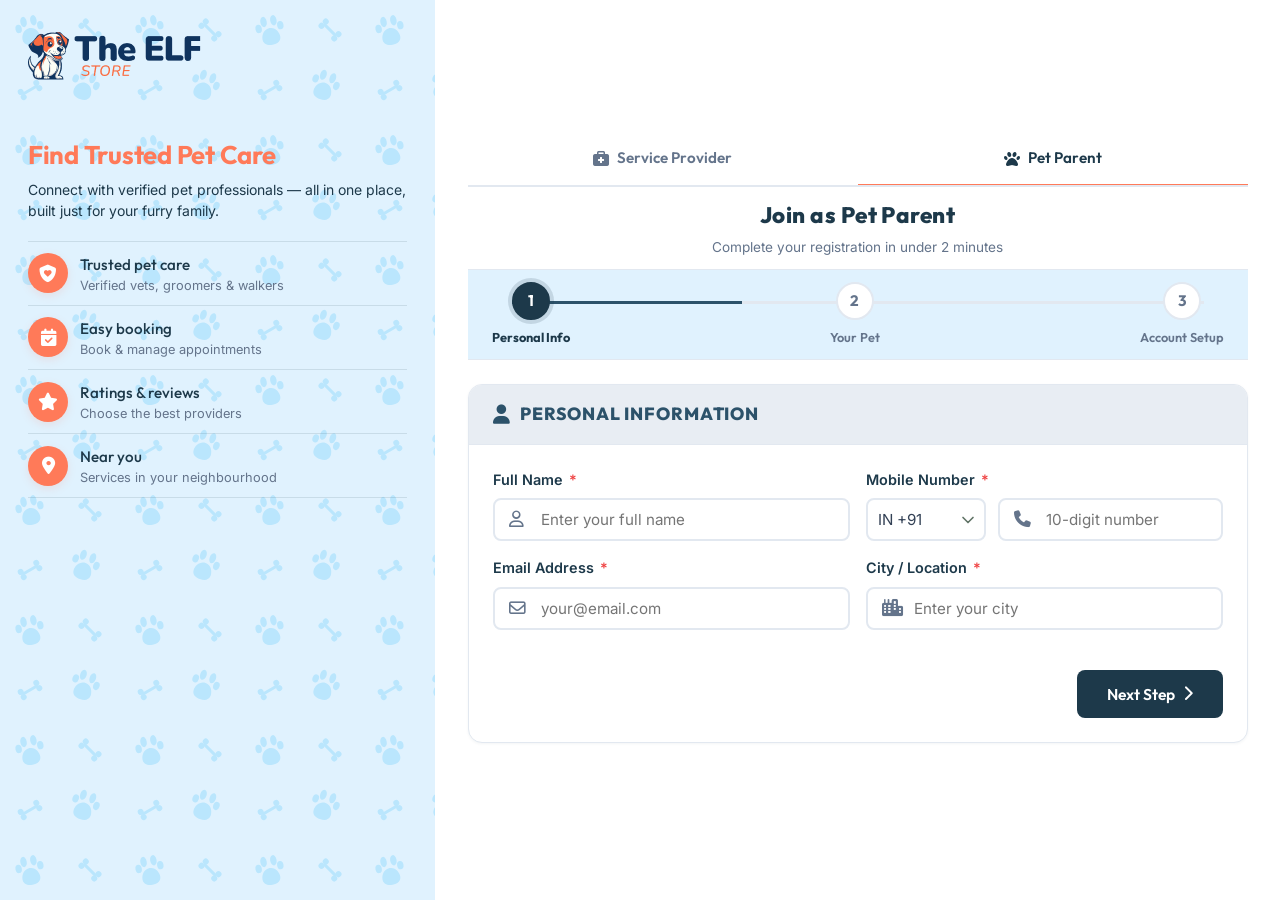
==== pet-parent.html @ 59a97263 "feat: Add Pet Parent registration form and styling updates" ====
<!DOCTYPE html>
<html lang="en">

<head>
    <meta charset="UTF-8">
    <meta name="viewport" content="width=device-width, initial-scale=1.0">
    <title>Pet Parent Registration | The ELF Store</title>
    <meta name="description"
        content="Join The ELF Store as a Pet Parent — find trusted pet care, connect with verified professionals, and manage your furry family all in one place.">
    <!-- Google Fonts -->
    <link rel="preconnect" href="https://fonts.googleapis.com">
    <link rel="preconnect" href="https://fonts.gstatic.com" crossorigin>
    <link
        href="https://fonts.googleapis.com/css2?family=Inter:wght@400;500;600;700&family=Outfit:wght@400;500;600;700;800&display=swap"
        rel="stylesheet">
    <!-- FontAwesome for Icons -->
    <link rel="stylesheet" href="https://cdnjs.cloudflare.com/ajax/libs/font-awesome/6.4.0/css/all.min.css">
    <!-- Main Stylesheet -->
    <link rel="stylesheet" href="style.css">
    <style>
        /* ─── Pet Parent specific additions ─── */

        /* Password toggle wrapper */
        .password-input-wrapper {
            position: relative;
        }
        .password-input-wrapper input {
            padding-right: 48px;
        }
        .btn-toggle-password {
            position: absolute;
            right: 14px;
            top: 50%;
            transform: translateY(-50%);
            background: none;
            border: none;
            color: var(--text-muted);
            cursor: pointer;
            font-size: 1rem;
            padding: 4px;
            transition: var(--transition);
            z-index: 5;
        }
        .btn-toggle-password:hover {
            color: var(--primary);
        }

        /* Pet type grid */
        .pet-type-grid {
            display: grid;
            grid-template-columns: repeat(auto-fill, minmax(130px, 1fr));
            gap: 10px;
            margin-top: 4px;
        }
        .pet-type-card {
            position: relative;
            cursor: pointer;
        }
        .pet-type-card input[type="radio"] {
            position: absolute;
            opacity: 0;
            width: 0;
            height: 0;
        }
        .pet-type-label {
            display: flex;
            flex-direction: column;
            align-items: center;
            justify-content: center;
            gap: 6px;
            padding: 12px 8px;
            border: 2px solid var(--border-color);
            border-radius: var(--radius-sm);
            background: #F8FAFC;
            font-family: 'Outfit', sans-serif;
            font-size: 0.875rem;
            font-weight: 600;
            color: var(--text-muted);
            transition: var(--transition);
            cursor: pointer;
        }
        .pet-type-label i {
            font-size: 1.4rem;
        }
        .pet-type-card input[type="radio"]:checked + .pet-type-label {
            border-color: var(--primary);
            background: var(--accent-light);
            color: var(--primary);
            box-shadow: var(--shadow-md);
        }
        .pet-type-card:hover .pet-type-label {
            border-color: var(--primary-light);
            background: var(--white);
            transform: translateY(-2px);
            box-shadow: var(--shadow-sm);
        }

        /* How did you hear section */
        .hear-about-grid {
            display: grid;
            grid-template-columns: repeat(auto-fill, minmax(155px, 1fr));
            gap: 10px;
            margin-top: 4px;
        }
        .hear-about-item {
            display: flex;
            align-items: center;
            gap: 10px;
            padding: 10px 12px;
            border: 1.5px solid var(--border-color);
            border-radius: var(--radius-sm);
            background: #F8FAFC;
            cursor: pointer;
            transition: var(--transition);
        }
        .hear-about-item:hover {
            border-color: var(--primary-light);
            background: var(--white);
        }
        .hear-about-item:has(input:checked) {
            border-color: var(--primary);
            background: var(--accent-light);
        }
        .hear-about-item input[type="checkbox"] {
            accent-color: var(--primary);
            width: 15px;
            height: 15px;
            flex-shrink: 0;
            cursor: pointer;
        }
        .hear-about-item label {
            font-size: 0.85rem;
            font-weight: 500;
            color: var(--text-color);
            cursor: pointer;
            margin: 0;
        }

        /* Two-column form row layout */
        .form-row-2col {
            display: grid;
            grid-template-columns: 1fr 1fr;
            gap: 16px;
        }
        @media (max-width: 580px) {
            .form-row-2col {
                grid-template-columns: 1fr;
            }
            .pet-type-grid {
                grid-template-columns: repeat(3, 1fr);
            }
        }

        /* Step 2 extra panel padding wrapper */
        .form-step-panel > .form-row-2col {
            padding-left: 24px;
            padding-right: 24px;
        }
        @media (max-width: 580px) {
            .form-step-panel > .form-row-2col {
                padding-left: 16px;
                padding-right: 16px;
            }
        }

        /* Age input with unit */
        .age-input-group {
            display: flex;
            align-items: center;
            gap: 10px;
        }
        .age-input-group .input-wrapper {
            flex: 1;
        }
        .age-unit-select {
            flex: 0 0 110px;
        }

        /* Success screen receipt for pet parent */
        .success-pet-info {
            display: flex;
            align-items: center;
            gap: 12px;
            background: var(--accent-light);
            border-radius: var(--radius-md);
            padding: 16px 20px;
            margin: 20px auto 28px;
            max-width: 400px;
        }
        .success-pet-icon {
            font-size: 2.2rem;
            color: var(--accent);
        }
        .success-pet-text p {
            margin: 0;
            font-size: 0.9rem;
            color: var(--text-muted);
        }
        .success-pet-text strong {
            color: var(--primary);
            font-size: 1rem;
        }
    </style>
</head>

<body>
    <!-- Main Split Screen Container -->
    <main class="split-container">
        <!-- Left Side: Value Proposition Banner -->
        <section class="value-prop-sidebar">
            <div class="brand-logo-container">
                <a href="#" class="logo-link">
                    <img src="assets/logo.png" alt="The ELF Store" class="brand-logo" id="logoImg"
                        onerror="this.src='https://placehold.co/180x50/1d394a/ffffff?text=The+ELF+Store';">
                </a>
            </div>

            <div class="value-prop-content">
                <h1>Find Trusted Pet Care</h1>
                <p class="subtitle-text">Connect with verified pet professionals — all in one place, built just for
                    your furry family.</p>

                <ul class="benefits-list">
                    <li>
                        <span class="benefit-icon-circle"><i class="fa-solid fa-shield-heart"></i></span>
                        <div class="benefit-detail">
                            <span class="benefit-title">Trusted pet care</span>
                            <span style="font-size:0.8rem;color:var(--text-muted);display:block;">Verified vets, groomers &amp; walkers</span>
                        </div>
                    </li>
                    <li>
                        <span class="benefit-icon-circle"><i class="fa-solid fa-calendar-check"></i></span>
                        <div class="benefit-detail">
                            <span class="benefit-title">Easy booking</span>
                            <span style="font-size:0.8rem;color:var(--text-muted);display:block;">Book &amp; manage appointments</span>
                        </div>
                    </li>
                    <li>
                        <span class="benefit-icon-circle"><i class="fa-solid fa-star"></i></span>
                        <div class="benefit-detail">
                            <span class="benefit-title">Ratings &amp; reviews</span>
                            <span style="font-size:0.8rem;color:var(--text-muted);display:block;">Choose the best providers</span>
                        </div>
                    </li>
                    <li>
                        <span class="benefit-icon-circle"><i class="fa-solid fa-location-dot"></i></span>
                        <div class="benefit-detail">
                            <span class="benefit-title">Near you</span>
                            <span style="font-size:0.8rem;color:var(--text-muted);display:block;">Services in your neighbourhood</span>
                        </div>
                    </li>

                </ul>
            </div>
        </section>

        <!-- Right Side: Pet Parent Form -->
        <section class="form-content-area" id="registration-section">
            <div class="form-container-box">
                <!-- Role Tab Navigation -->
                <div class="role-tabs">
                    <a href="index.html" class="role-tab" id="tabServiceProvider">
                        <i class="fa-solid fa-briefcase-medical"></i> Service Provider
                    </a>
                    <a href="pet-parent.html" class="role-tab active" id="tabPetParent">
                        <i class="fa-solid fa-paw"></i> Pet Parent
                    </a>
                </div>

                <!-- Form Header Title -->
                <div class="form-header-title">
                    <h2>Join as Pet Parent</h2>
                    <p class="form-header-subtitle">Complete your registration in under 2 minutes</p>
                </div>

                <!-- Step Progress Indicator -->
                <div class="step-indicator">
                    <div class="step-progress-bar">
                        <div class="step-progress-fill" id="progressFill"></div>
                    </div>
                    <div class="step-node active" data-step="1">
                        <div class="node-circle">1</div>
                        <span class="node-label">Personal Info</span>
                    </div>
                    <div class="step-node" data-step="2">
                        <div class="node-circle">2</div>
                        <span class="node-label">Your Pet</span>
                    </div>
                    <div class="step-node" data-step="3">
                        <div class="node-circle">3</div>
                        <span class="node-label">Account Setup</span>
                    </div>
                </div>

                <!-- Pet Parent Registration Form -->
                <form id="petParentForm" novalidate>

                    <!-- STEP 1: Personal Information -->
                    <div class="form-step-panel active" id="step1">
                        <h3 class="panel-title"><i class="fa-solid fa-user panel-icon"></i> PERSONAL INFORMATION</h3>

                        <!-- Full Name & Mobile Number -->
                        <div class="form-row-2col">
                            <div class="form-group">
                                <label for="ppFullName">Full Name <span class="required">*</span></label>
                                <div class="input-wrapper">
                                    <i class="fa-regular fa-user input-icon"></i>
                                    <input type="text" id="ppFullName" name="ppFullName"
                                        placeholder="Enter your full name" required>
                                </div>
                                <span class="error-message" id="ppFullNameError">Full Name is required</span>
                            </div>

                            <div class="form-group">
                                <label for="ppMobile">Mobile Number <span class="required">*</span></label>
                                <div class="phone-input-group">
                                    <div class="select-wrapper country-code-wrapper">
                                        <select id="ppCountryCode" name="ppCountryCode">
                                            <option value="+91" selected>IN +91</option>
                                            <option value="+1">USA +1</option>
                                            <option value="+44">GBR +44</option>
                                            <option value="+971">ARE +971</option>
                                            <option value="+65">SGP +65</option>
                                        </select>
                                    </div>
                                    <div class="input-wrapper phone-number-wrapper">
                                        <i class="fa-solid fa-phone input-icon"></i>
                                        <input type="tel" id="ppMobile" name="ppMobile"
                                            placeholder="10-digit number" pattern="[0-9]{10}" required>
                                    </div>
                                </div>
                                <span class="error-message" id="ppMobileError">Enter a valid 10-digit mobile number</span>
                            </div>
                        </div>

                        <!-- Email & City -->
                        <div class="form-row-2col">
                            <div class="form-group">
                                <label for="ppEmail">Email Address <span class="required">*</span></label>
                                <div class="input-wrapper">
                                    <i class="fa-regular fa-envelope input-icon"></i>
                                    <input type="email" id="ppEmail" name="ppEmail"
                                        placeholder="your@email.com" required>
                                </div>
                                <span class="error-message" id="ppEmailError">Enter a valid email address</span>
                            </div>

                            <div class="form-group">
                                <label for="ppCity">City / Location <span class="required">*</span></label>
                                <div class="input-wrapper">
                                    <i class="fa-solid fa-city input-icon"></i>
                                    <input type="text" id="ppCity" name="ppCity"
                                        placeholder="Enter your city" required>
                                </div>
                                <span class="error-message" id="ppCityError">City / Location is required</span>
                            </div>
                        </div>

                        <div class="panel-actions single-next">
                            <button type="button" class="btn btn-primary btn-next" data-next="2">Next Step <i
                                    class="fa-solid fa-chevron-right btn-icon-right"></i></button>
                        </div>
                    </div>

                    <!-- STEP 2: Your Pet -->
                    <div class="form-step-panel" id="step2">
                        <h3 class="panel-title"><i class="fa-solid fa-paw panel-icon"></i> YOUR PET</h3>

                        <!-- Pet Name & Pet Type -->
                        <div class="form-row-2col">
                            <div class="form-group">
                                <label for="ppPetName">Pet Name <span class="required">*</span></label>
                                <div class="input-wrapper">
                                    <i class="fa-solid fa-paw input-icon"></i>
                                    <input type="text" id="ppPetName" name="ppPetName"
                                        placeholder="What is your pet called?" required>
                                </div>
                                <span class="error-message" id="ppPetNameError">Pet Name is required</span>
                            </div>

                            <div class="form-group">
                                <label for="ppPetType">Pet Type <span class="required">*</span></label>
                                <div class="select-wrapper">
                                    <i class="fa-solid fa-dog select-icon"></i>
                                    <select id="ppPetType" name="ppPetType" required>
                                        <option value="" disabled selected>Select pet type</option>
                                        <option value="Dog">Dog</option>
                                        <option value="Cat">Cat</option>
                                        <option value="Bird">Bird</option>
                                        <option value="Rabbit">Rabbit</option>
                                        <option value="Fish">Fish</option>
                                        <option value="Hamster">Hamster</option>
                                        <option value="Turtle">Turtle</option>
                                        <option value="Other">Other</option>
                                    </select>
                                </div>
                                <span class="error-message" id="ppPetTypeError">Please select a pet type</span>
                            </div>
                        </div>

                        <!-- Breed & Pet Age -->
                        <div class="form-row-2col">
                            <div class="form-group">
                                <label for="ppBreed">Breed <span class="helper-text">(Optional)</span></label>
                                <div class="input-wrapper">
                                    <i class="fa-solid fa-dna input-icon"></i>
                                    <input type="text" id="ppBreed" name="ppBreed"
                                        placeholder="e.g. Labrador, Persian">
                                </div>
                            </div>

                            <div class="form-group">
                                <label for="ppPetAge">Pet Age <span class="required">*</span></label>
                                <div class="age-input-group">
                                    <div class="input-wrapper">
                                        <i class="fa-regular fa-calendar input-icon"></i>
                                        <input type="number" id="ppPetAge" name="ppPetAge" min="0" max="100"
                                            placeholder="Age" required>
                                    </div>
                                    <div class="select-wrapper age-unit-select">
                                        <select id="ppAgeUnit" name="ppAgeUnit">
                                            <option value="Months">Months</option>
                                            <option value="Years" selected>Years</option>
                                        </select>
                                    </div>
                                </div>
                                <span class="error-message" id="ppPetAgeError">Pet Age is required</span>
                            </div>
                        </div>

                        <!-- Pet Gender -->
                        <div class="form-group">
                            <label for="ppPetGender">Pet Gender <span class="required">*</span></label>
                            <div class="select-wrapper">
                                <i class="fa-solid fa-venus-mars select-icon"></i>
                                <select id="ppPetGender" name="ppPetGender" required>
                                    <option value="" disabled selected>Select gender</option>
                                    <option value="Male">Male</option>
                                    <option value="Female">Female</option>
                                </select>
                            </div>
                            <span class="error-message" id="ppPetGenderError">Please select gender</span>
                        </div>

                        <!-- Services Needed -->
                        <div class="form-group">
                            <label>Services Needed <span class="helper-text">(Select all that apply)</span></label>
                            <div class="services-checkbox-grid" id="servicesNeededGrid">
                                <label class="service-checkbox-item custom-checkbox">
                                    <input type="checkbox" name="services" value="Veterinary Care">
                                    <span class="checkmark"></span>
                                    <span class="checkbox-text">Veterinary Care</span>
                                </label>
                                <label class="service-checkbox-item custom-checkbox">
                                    <input type="checkbox" name="services" value="Grooming">
                                    <span class="checkmark"></span>
                                    <span class="checkbox-text">Grooming</span>
                                </label>
                                <label class="service-checkbox-item custom-checkbox">
                                    <input type="checkbox" name="services" value="Dog Walking">
                                    <span class="checkmark"></span>
                                    <span class="checkbox-text">Dog Walking</span>
                                </label>
                                <label class="service-checkbox-item custom-checkbox">
                                    <input type="checkbox" name="services" value="Pet Boarding">
                                    <span class="checkmark"></span>
                                    <span class="checkbox-text">Pet Boarding</span>
                                </label>
                                <label class="service-checkbox-item custom-checkbox">
                                    <input type="checkbox" name="services" value="Training">
                                    <span class="checkmark"></span>
                                    <span class="checkbox-text">Training</span>
                                </label>
                                <label class="service-checkbox-item custom-checkbox">
                                    <input type="checkbox" name="services" value="Pet Sitting">
                                    <span class="checkmark"></span>
                                    <span class="checkbox-text">Pet Sitting</span>
                                </label>
                            </div>
                        </div>

                        <div class="panel-actions">
                            <button type="button" class="btn btn-outline btn-prev" data-prev="1"><i
                                    class="fa-solid fa-chevron-left btn-icon-left"></i> Back</button>
                            <button type="button" class="btn btn-primary btn-next" data-next="3">Next Step <i
                                    class="fa-solid fa-chevron-right btn-icon-right"></i></button>
                        </div>
                    </div>

                    <!-- STEP 3: Account Setup -->
                    <div class="form-step-panel" id="step3">
                        <h3 class="panel-title"><i class="fa-solid fa-lock panel-icon"></i> ACCOUNT SETUP</h3>

                        <div class="form-group">
                            <label for="ppPassword">Password <span class="required">*</span></label>
                            <div class="input-wrapper password-input-wrapper">
                                <i class="fa-solid fa-lock input-icon"></i>
                                <input type="password" id="ppPassword" name="ppPassword"
                                    placeholder="Create a password (min 8 characters)" required>
                                <button type="button" class="btn-toggle-password" id="btnTogglePassword" aria-label="Toggle password visibility">
                                    <i class="fa-regular fa-eye" id="passwordEyeIcon"></i>
                                </button>
                            </div>
                            <span class="error-message" id="ppPasswordError">Password must be at least 8 characters</span>
                        </div>

                        <div class="form-group">
                            <label for="ppConfirmPassword">Confirm Password <span class="required">*</span></label>
                            <div class="input-wrapper password-input-wrapper">
                                <i class="fa-solid fa-lock input-icon"></i>
                                <input type="password" id="ppConfirmPassword" name="ppConfirmPassword"
                                    placeholder="Re-enter your password" required>
                                <button type="button" class="btn-toggle-password" id="btnToggleConfirmPassword" aria-label="Toggle confirm password visibility">
                                    <i class="fa-regular fa-eye" id="confirmPasswordEyeIcon"></i>
                                </button>
                            </div>
                            <span class="error-message" id="ppConfirmPasswordError">Passwords do not match</span>
                        </div>

                        <!-- How did you hear about us -->
                        <div class="form-group">
                            <label>How did you hear about us? <span class="helper-text">(Optional)</span></label>
                            <div class="hear-about-grid">
                                <div class="hear-about-item">
                                    <input type="checkbox" id="hearGoogle" name="hearAbout" value="Google Search">
                                    <label for="hearGoogle"><i class="fa-brands fa-google" style="margin-right:6px;color:#4285F4;"></i>Google Search</label>
                                </div>
                                <div class="hear-about-item">
                                    <input type="checkbox" id="hearSocial" name="hearAbout" value="Social Media">
                                    <label for="hearSocial"><i class="fa-brands fa-instagram" style="margin-right:6px;color:#E1306C;"></i>Social Media</label>
                                </div>
                                <div class="hear-about-item">
                                    <input type="checkbox" id="hearFriend" name="hearAbout" value="Friend Referral">
                                    <label for="hearFriend"><i class="fa-solid fa-user-group" style="margin-right:6px;color:var(--primary);"></i>Friend / Family</label>
                                </div>
                                <div class="hear-about-item">
                                    <input type="checkbox" id="hearVet" name="hearAbout" value="Vet Recommendation">
                                    <label for="hearVet"><i class="fa-solid fa-stethoscope" style="margin-right:6px;color:var(--accent);"></i>Vet Recommendation</label>
                                </div>
                                <div class="hear-about-item">
                                    <input type="checkbox" id="hearOther" name="hearAbout" value="Other">
                                    <label for="hearOther"><i class="fa-solid fa-ellipsis" style="margin-right:6px;color:var(--text-muted);"></i>Other</label>
                                </div>
                            </div>
                        </div>

                        <!-- Terms & Conditions -->
                        <div class="form-group terms-group">
                            <label class="custom-checkbox align-items-start">
                                <input type="checkbox" id="ppTermsAgree" name="ppTermsAgree" required>
                                <span class="checkmark" style="margin-top: 3px;"></span>
                                <span class="checkbox-text font-sm">By continuing, you agree to the <a
                                        href="conditions-of-use.html" class="inline-link"
                                        target="_blank">ELF Conditions of Use</a> and <a
                                        href="privacy-policy.html" class="inline-link"
                                        target="_blank">Privacy Notice</a>. *</span>
                            </label>
                            <span class="error-message" id="ppTermsAgreeError">You must agree to the ELF Conditions of Use and Privacy Notice to proceed</span>
                        </div>

                        <div class="panel-actions">
                            <button type="button" class="btn btn-outline btn-prev" data-prev="2"><i
                                    class="fa-solid fa-chevron-left btn-icon-left"></i> Back</button>
                            <button type="submit" class="btn btn-accent" id="ppSubmitBtn">
                                <i class="fa-solid fa-paw btn-icon-left"></i> Join as Pet Parent
                            </button>
                        </div>
                    </div>

                </form>

                <!-- Success Screen -->
                <div class="success-screen" id="successScreen">
                    <div class="success-icon-wrapper">
                        <div class="success-ring"></div>
                        <i class="fa-solid fa-paw success-check-icon" style="color:var(--accent);font-size:2rem;"></i>
                    </div>

                    <h2>Welcome to The ELF Store! 🐾</h2>
                    <p class="success-msg">Your Pet Parent account has been created successfully. Start exploring trusted pet care services near you!</p>

                    <div class="success-pet-info" id="successPetInfo">
                        <span class="success-pet-icon"><i class="fa-solid fa-dog"></i></span>
                        <div class="success-pet-text">
                            <strong id="successPetName">Your pet</strong>
                            <p id="successPetDetails">has been registered with your account.</p>
                        </div>
                    </div>

                    <div class="success-actions">
                        <button type="button" class="btn btn-primary" id="btnGoBack">Register Another Pet Parent</button>
                    </div>
                </div>

            </div>
        </section>
    </main>

    <!-- Pet Parent Form JS -->
    <script>
        document.addEventListener("DOMContentLoaded", () => {
            const form = document.getElementById("petParentForm");
            const steps = Array.from(document.querySelectorAll(".form-step-panel"));
            const stepNodes = Array.from(document.querySelectorAll(".step-node"));
            const progressFill = document.getElementById("progressFill");
            const successScreen = document.getElementById("successScreen");
            const btnGoBack = document.getElementById("btnGoBack");

            let currentStep = 1;

            // ─── Step 1 fields ───
            const ppFullName = document.getElementById("ppFullName");
            const ppMobile = document.getElementById("ppMobile");
            const ppEmail = document.getElementById("ppEmail");
            const ppCity = document.getElementById("ppCity");

            // ─── Step 2 fields ───
            const ppPetName = document.getElementById("ppPetName");
            const ppPetType = document.getElementById("ppPetType");
            const ppPetAge = document.getElementById("ppPetAge");
            const ppPetGender = document.getElementById("ppPetGender");

            // ─── Step 3 fields ───
            const ppPassword = document.getElementById("ppPassword");
            const ppConfirmPassword = document.getElementById("ppConfirmPassword");
            const ppTermsAgree = document.getElementById("ppTermsAgree");

            // ─── Password toggle ───
            function setupPasswordToggle(btnId, inputId, iconId) {
                const btn = document.getElementById(btnId);
                const input = document.getElementById(inputId);
                const icon = document.getElementById(iconId);
                if (!btn || !input || !icon) return;
                btn.addEventListener("click", () => {
                    if (input.type === "password") {
                        input.type = "text";
                        icon.classList.replace("fa-eye", "fa-eye-slash");
                    } else {
                        input.type = "password";
                        icon.classList.replace("fa-eye-slash", "fa-eye");
                    }
                });
            }
            setupPasswordToggle("btnTogglePassword", "ppPassword", "passwordEyeIcon");
            setupPasswordToggle("btnToggleConfirmPassword", "ppConfirmPassword", "confirmPasswordEyeIcon");

            // ─── Validation helpers ───
            function validateEmail(email) {
                return /^[a-zA-Z0-9._%+-]+@[a-zA-Z0-9.-]+\.[a-zA-Z]{2,}$/.test(String(email).toLowerCase());
            }

            function setFieldState(element, isValid, errorMsg) {
                const group = element.closest(".form-group");
                if (!group) return;
                const errorLabel = group.querySelector(".error-message");
                const isTouched = element.dataset.touched === "true";

                if (isTouched) {
                    if (isValid) {
                        group.classList.remove("error-state");
                        group.classList.add("success-state");
                        if (errorLabel) errorLabel.style.display = "none";
                    } else {
                        group.classList.remove("success-state");
                        group.classList.add("error-state");
                        if (errorLabel) {
                            if (errorMsg) errorLabel.textContent = errorMsg;
                            errorLabel.style.display = "block";
                        }
                    }
                } else {
                    group.classList.remove("success-state", "error-state");
                    if (errorLabel) errorLabel.style.display = "none";
                }
            }

            function validateField(input) {
                const id = input.id;
                const val = (input.type === "checkbox") ? input.checked : input.value.trim();

                if (id === "ppCountryCode" || id === "ppAgeUnit") return true;

                if (input.hasAttribute("required") && !val) {
                    setFieldState(input, false);
                    return false;
                }

                if (id === "ppFullName" && val.length < 2) {
                    setFieldState(input, false, "Name must be at least 2 characters");
                    return false;
                }
                if (id === "ppMobile" && !/^\d{10}$/.test(val)) {
                    setFieldState(input, false, "Please enter a valid 10-digit number");
                    return false;
                }
                if (id === "ppEmail" && !validateEmail(val)) {
                    setFieldState(input, false, "Please enter a valid email address");
                    return false;
                }
                if (id === "ppCity" && val.length < 2) {
                    setFieldState(input, false, "City / Location is required");
                    return false;
                }
                if (id === "ppPetName" && val.length < 1) {
                    setFieldState(input, false, "Pet Name is required");
                    return false;
                }
                if (id === "ppPetAge") {
                    const numVal = parseFloat(input.value);
                    if (isNaN(numVal) || numVal < 0) {
                        setFieldState(input, false, "Please enter a valid age");
                        return false;
                    }
                }
                if (id === "ppPassword" && input.value.length < 8) {
                    setFieldState(input, false, "Password must be at least 8 characters");
                    return false;
                }
                if (id === "ppConfirmPassword") {
                    if (input.value !== ppPassword.value) {
                        setFieldState(input, false, "Passwords do not match");
                        return false;
                    }
                }
                if (id === "ppTermsAgree" && !input.checked) {
                    setFieldState(input, false, "You must agree to the ELF Conditions of Use and Privacy Notice to proceed");
                    return false;
                }

                setFieldState(input, true);
                return true;
            }

            // Attach real-time listeners
            const allInputs = form.querySelectorAll("input, select");
            allInputs.forEach(input => {
                const eventType = (input.type === "checkbox" || input.type === "radio" || input.tagName === "SELECT") ? "change" : "input";
                input.addEventListener(eventType, () => {
                    input.dataset.dirty = "true";
                    input.dataset.touched = "true";
                    validateField(input);
                });
                input.addEventListener("blur", () => {
                    if (input.dataset.dirty === "true") input.dataset.touched = "true";
                    validateField(input);
                });
            });

            // ─── Step panel validation ───
            function validateStepPanel(stepNum) {
                let isPanelValid = true;
                const panel = document.getElementById(`step${stepNum}`);
                if (!panel) return false;

                const inputs = panel.querySelectorAll("input[required], select[required]");
                inputs.forEach(input => {
                    input.dataset.touched = "true";
                    if (!validateField(input)) isPanelValid = false;
                });
                return isPanelValid;
            }

            // ─── Wizard UI update ───
            function updateWizardUI() {
                steps.forEach((step, i) => {
                    step.classList.toggle("active", i + 1 === currentStep);
                });
                stepNodes.forEach((node, i) => {
                    const n = i + 1;
                    node.classList.toggle("active", n === currentStep);
                    node.classList.toggle("completed", n < currentStep);
                });
                const pct = (currentStep / steps.length) * 100;
                progressFill.style.width = `${pct}%`;
                document.getElementById("registration-section").scrollIntoView({ behavior: "smooth" });
            }

            // Next / Prev buttons
            document.querySelectorAll(".btn-next").forEach(btn => {
                btn.addEventListener("click", () => {
                    const target = parseInt(btn.getAttribute("data-next"), 10);
                    if (validateStepPanel(target - 1)) {
                        currentStep = target;
                        updateWizardUI();
                    }
                });
            });
            document.querySelectorAll(".btn-prev").forEach(btn => {
                btn.addEventListener("click", () => {
                    currentStep = parseInt(btn.getAttribute("data-prev"), 10);
                    updateWizardUI();
                });
            });

            // ─── Form submit ───
            form.addEventListener("submit", (e) => {
                e.preventDefault();
                if (!validateStepPanel(3)) return;

                const petName = ppPetName.value.trim();
                const petType = ppPetType.value;
                const petAge = ppPetAge.value;
                const ageUnit = document.getElementById("ppAgeUnit").value;

                // Update success screen
                const successPetName = document.getElementById("successPetName");
                const successPetDetails = document.getElementById("successPetDetails");
                const successPetIcon = document.querySelector(".success-pet-icon i");
                if (successPetName) successPetName.textContent = petName || "Your pet";
                if (successPetDetails) successPetDetails.textContent = `${petType || "Pet"} · ${petAge} ${ageUnit} old — registered to your account!`;
                // Change icon based on pet type
                const iconMap = { Dog: "fa-dog", Cat: "fa-cat", Bird: "fa-crow", Rabbit: "fa-rabbit", Fish: "fa-fish", Hamster: "fa-hippo", Turtle: "fa-frog" };
                if (successPetIcon && petType) {
                    successPetIcon.className = `fa-solid ${iconMap[petType] || "fa-paw"}`;
                }

                // Save to localStorage
                const regId = `PP-2026-${Math.floor(1000 + Math.random() * 9000)}`;
                const data = {
                    id: regId,
                    fullName: ppFullName.value.trim(),
                    mobile: document.getElementById("ppCountryCode").value + " " + ppMobile.value.trim(),
                    email: ppEmail.value.trim(),
                    city: ppCity.value.trim(),
                    petName,
                    petType,
                    petAge: `${petAge} ${ageUnit}`,
                    petGender: ppPetGender.value,
                    submittedAt: new Date().toISOString()
                };
                const list = JSON.parse(localStorage.getItem("pet_parent_registrations") || "[]");
                list.push(data);
                localStorage.setItem("pet_parent_registrations", JSON.stringify(list));

                // Fade out → show success
                form.style.opacity = 0;
                const stepIndicator = document.querySelector(".step-indicator");
                const formHeader = document.querySelector(".form-header-title");
                if (stepIndicator) stepIndicator.style.opacity = 0;
                if (formHeader) formHeader.style.opacity = 0;

                setTimeout(() => {
                    form.style.display = "none";
                    if (stepIndicator) stepIndicator.style.display = "none";
                    if (formHeader) formHeader.style.display = "none";
                    successScreen.style.display = "block";
                    successScreen.style.opacity = 0;
                    let op = 0;
                    const fade = setInterval(() => {
                        if (op >= 1) { clearInterval(fade); }
                        else { op += 0.1; successScreen.style.opacity = op; }
                    }, 30);
                    document.getElementById("registration-section").scrollIntoView({ behavior: "smooth" });
                }, 300);
            });

            // ─── Go Back / Reset ───
            btnGoBack.addEventListener("click", () => {
                form.reset();
                form.querySelectorAll("input, select").forEach(input => {
                    delete input.dataset.touched;
                    delete input.dataset.dirty;
                });
                form.querySelectorAll(".form-group").forEach(group => {
                    group.classList.remove("success-state", "error-state");
                    const errLabel = group.querySelector(".error-message");
                    if (errLabel) errLabel.style.display = "none";
                });

                successScreen.style.display = "none";
                const stepIndicator = document.querySelector(".step-indicator");
                const formHeader = document.querySelector(".form-header-title");
                if (stepIndicator) { stepIndicator.style.display = "flex"; stepIndicator.style.opacity = 1; }
                if (formHeader) { formHeader.style.display = "block"; formHeader.style.opacity = 1; }
                form.style.display = "block";
                form.style.opacity = 1;
                currentStep = 1;
                updateWizardUI();
            });
        });
    </script>
</body>

</html>
---- style.css ----
/* Premium Forest Green CSS Design System for DigiMabble Pet Ecosystem */

:root {
    --primary: #1D394A;
    /* Deep Navy Blue */
    --primary-light: #2C526A;
    /* Lighter Navy for secondary elements */
    --primary-hover: #142834;
    /* Darker Navy for hover */
    --accent: #FF7A59;
    /* Orange Accent from Logo */
    --accent-hover: #E56747;
    /* Darker Orange for Hover */
    --accent-light: #FFF0EB;
    /* Very Light Orange Accent */
    --background: #F8FAFC;
    /* Soft blue-grey off-white background */
    --card-bg: #FFFFFF;
    --text-color: #334155;
    /* Slate dark text */
    --text-muted: #64748B;
    /* Slate gray muted text */
    --border-color: #E2E8F0;
    /* Light border */
    --border-focus: #1D394A;
    --success: #10B981;
    /* Success Green */
    --error: #EF4444;
    /* Error Red */
    --white: #FFFFFF;

    --shadow-sm: 0 1px 3px rgba(29, 57, 74, 0.05);
    --shadow-md: 0 4px 12px rgba(29, 57, 74, 0.06);
    --shadow-lg: 0 10px 25px rgba(29, 57, 74, 0.08);
    --shadow-xl: 0 20px 40px rgba(29, 57, 74, 0.12);

    --radius-sm: 8px;
    --radius-md: 14px;
    --radius-lg: 20px;
    --transition: all 0.3s cubic-bezier(0.4, 0, 0.2, 1);
}

/* Base Reset */
* {
    margin: 0;
    padding: 0;
    box-sizing: border-box;
}

html {
    scroll-behavior: smooth;
    font-size: 16px;
}

body {
    font-family: 'Inter', sans-serif;
    background-color: var(--white);
    color: var(--text-color);
    line-height: 1.5;
    -webkit-font-smoothing: antialiased;
    overflow-x: hidden;
}

h1,
h2,
h3,
h4,
h5,
h6 {
    font-family: 'Outfit', sans-serif;
    color: var(--primary);
    font-weight: 700;
}

/* Core Buttons */
.btn {
    display: inline-flex;
    align-items: center;
    justify-content: center;
    font-family: 'Outfit', sans-serif;
    font-weight: 600;
    padding: 12px 28px;
    border-radius: var(--radius-sm);
    border: 2px solid transparent;
    cursor: pointer;
    transition: var(--transition);
    text-decoration: none;
    font-size: 0.975rem;
    outline: none;
}

.btn-primary {
    background-color: var(--primary);
    color: var(--white);
}

.btn-primary:hover {
    background-color: var(--primary-hover);
    transform: translateY(-2px);
    box-shadow: 0 6px 16px rgba(29, 57, 74, 0.2);
}

.btn-outline {
    background-color: transparent;
    border-color: var(--primary);
    color: var(--primary);
}

.btn-outline:hover {
    background-color: var(--primary);
    color: var(--white);
    transform: translateY(-1px);
}

.btn-accent {
    background-color: var(--accent);
    color: var(--white);
    font-size: 1.05rem;
    border-radius: var(--radius-md);
    box-shadow: 0 4px 12px rgba(255, 122, 89, 0.2);
}

.btn-accent:hover {
    background-color: var(--accent-hover);
    transform: translateY(-2px);
    box-shadow: 0 8px 20px rgba(255, 122, 89, 0.35);
}

.btn-lg {
    padding: 15px 36px;
    width: 100%;
}

.btn-icon-left {
    margin-right: 8px;
}

.btn-icon-right {
    margin-left: 8px;
}

.required {
    color: var(--error);
    margin-left: 2px;
}

.font-sm {
    font-size: 0.875rem;
}

/* Split-Screen Layout styling */
.split-container {
    display: flex;
    min-height: 100vh;
    width: 100%;
}

/* Left value proposition sidebar */
.value-prop-sidebar {
    width: 34%;
    background-color: #e0f2fe;
    /* Soft light sky blue */
    background-image: url("data:image/svg+xml,%3Csvg xmlns='http://www.w3.org/2000/svg' width='120' height='120' viewBox='0 0 120 120'%3E%3Cg transform='translate(10, 10) rotate(-10 20 20)' fill='%23bae6fd'%3E%3Cpath d='M 20 18 C 14 18, 11 24, 11 28 C 11 33, 15 35, 20 35 C 25 35, 29 33, 29 28 C 29 24, 26 18, 20 18 Z'/%3E%3Cellipse cx='9' cy='17' rx='3.2' ry='4.2'/%3E%3Cellipse cx='15' cy='11' rx='3.2' ry='5.2'/%3E%3Cellipse cx='25' cy='11' rx='3.2' ry='5.2'/%3E%3Cellipse cx='31' cy='17' rx='3.2' ry='4.2'/%3E%3C/g%3E%3Cg transform='translate(70, 10) rotate(45 20 20)' fill='%23bae6fd'%3E%3Ccircle cx='11' cy='17' r='3'/%3E%3Ccircle cx='11' cy='23' r='3'/%3E%3Ccircle cx='29' cy='17' r='3'/%3E%3Ccircle cx='29' cy='23' r='3'/%3E%3Crect x='11' y='18.5' width='18' height='3'/%3E%3C/g%3E%3Cg transform='translate(65, 65) rotate(20 20 20)' fill='%23bae6fd'%3E%3Cpath d='M 20 18 C 14 18, 11 24, 11 28 C 11 33, 15 35, 20 35 C 25 35, 29 33, 29 28 C 29 24, 26 18, 20 18 Z'/%3E%3Cellipse cx='9' cy='17' rx='3.2' ry='4.2'/%3E%3Cellipse cx='15' cy='11' rx='3.2' ry='5.2'/%3E%3Cellipse cx='25' cy='11' rx='3.2' ry='5.2'/%3E%3Cellipse cx='31' cy='17' rx='3.2' ry='4.2'/%3E%3C/g%3E%3Cg transform='translate(10, 70) rotate(-30 20 20)' fill='%23bae6fd'%3E%3Ccircle cx='11' cy='17' r='3'/%3E%3Ccircle cx='11' cy='23' r='3'/%3E%3Ccircle cx='29' cy='17' r='3'/%3E%3Ccircle cx='29' cy='23' r='3'/%3E%3Crect x='11' y='18.5' width='18' height='3'/%3E%3C/g%3E%3C/svg%3E");
    background-repeat: repeat;
    padding: 32px 28px;
    display: flex;
    flex-direction: column;
    justify-content: flex-start;
    border-right: none;
    position: sticky;
    top: 0;
    height: 100vh;
    overflow: hidden;
    align-self: flex-start;
}

.brand-logo-container,
.value-prop-content {
    max-width: 500px;
    width: 100%;
    margin-left: 0;
    margin-right: auto;
    position: relative;
    z-index: 2;
}

.brand-logo-container {
    margin-bottom: 24px;
}



.brand-logo {
    height: 48px;
    width: auto;
    object-fit: contain;
    display: block;
}

.value-prop-content {
    margin-top: 36px;
    /* Push content down a little */
    padding: 0;
}

.value-prop-content h1 {
    font-size: 1.6rem;
    /* Slightly smaller */
    line-height: 1.2;
    margin-bottom: 8px;
    letter-spacing: -0.01em;
    color: #FF7A59;
    /* Dark Orange */
}

.subtitle-text {
    font-size: 0.875rem;
    /* Slightly smaller */
    color: var(--primary);
    /* Deep Navy Blue */
    margin-bottom: 16px;
}

.subtitle-text strong {
    color: #FF7A59;
    /* Dark Orange */
}

.benefits-list {
    list-style: none;
    display: flex;
    flex-direction: column;
    gap: 0;
    margin-top: 20px;
}

.benefits-list li {
    display: flex;
    align-items: center;
    gap: 12px;
    padding: 10px 0;
    border-bottom: 1px solid rgba(29, 57, 74, 0.12);
    /* Faint underline divider */
}

.benefits-list li:first-child {
    border-top: 1px solid rgba(29, 57, 74, 0.12);
    /* Top divider line */
}

.benefit-icon-circle {
    width: 40px;
    /* Reduced circle size */
    height: 40px;
    background-color: #FF7A59;
    /* Keep the original orange color theme */
    color: #FFFFFF;
    border-radius: 50%;
    display: flex;
    align-items: center;
    justify-content: center;
    font-size: 1.1rem;
    /* Reduced icon size */
    flex-shrink: 0;
    box-shadow: 0 3px 8px rgba(255, 122, 89, 0.15);
}

.benefit-title {
    font-family: 'Outfit', sans-serif;
    font-weight: 500;
    font-size: 0.95rem;
    /* Reduced clean text size */
    color: var(--primary);
    /* Keep the deep navy color */
    line-height: 1.35;
}


/* Right form container area */
.form-content-area {
    width: 66%;
    background-color: var(--white);
    padding: 20px 16px;
    display: flex;
    flex-direction: column;
    justify-content: center;
    align-items: center;
}

.form-container-box {
    position: relative;
    /* Added relative positioning for background pets */
    background-color: transparent;
    border-radius: var(--radius-lg);
    box-shadow: none;
    width: 100%;
    max-width: 780px;
    overflow: visible;
}

/* Form Header Title */
.form-header-title {
    padding: 12px 24px;
    background-color: transparent;
    text-align: center;
    border-bottom: 1px solid var(--border-color);
    transition: var(--transition);
}

.form-header-title h2 {
    color: var(--primary);
    font-size: 1.4rem;
    font-weight: 800;
    margin: 0;
    font-family: 'Outfit', sans-serif;
    letter-spacing: 0.02em;
}

/* Step indicator header */
.step-indicator {
    display: flex;
    justify-content: space-between;
    position: relative;
    padding: 12px 24px;
    background-color: #e0f2fe;
    /* Light blue color matching the left sidebar background */
    border-bottom: 1px solid var(--border-color);
    transition: var(--transition);
}

.step-progress-bar {
    position: absolute;
    top: 31px;
    left: 44px;
    right: 44px;
    height: 3px;
    background-color: #E2E8F0;
    z-index: 1;
}

.step-progress-fill {
    width: 33.33%;
    height: 100%;
    background-color: var(--primary-light);
    transition: var(--transition);
}

.step-node {
    display: flex;
    flex-direction: column;
    align-items: center;
    z-index: 2;
    position: relative;
}

.node-circle {
    width: 38px;
    height: 38px;
    border-radius: 50%;
    background-color: var(--white);
    border: 2px solid var(--border-color);
    color: var(--text-muted);
    display: flex;
    align-items: center;
    justify-content: center;
    font-weight: 700;
    font-family: 'Outfit', sans-serif;
    font-size: 0.95rem;
    transition: var(--transition);
}

.node-label {
    margin-top: 8px;
    font-size: 0.8rem;
    font-weight: 600;
    color: var(--text-muted);
    font-family: 'Outfit', sans-serif;
    transition: var(--transition);
}

.step-node.active .node-circle {
    border-color: var(--primary);
    background-color: var(--primary);
    color: var(--white);
    box-shadow: 0 0 0 4px rgba(29, 57, 74, 0.15);
}

.step-node.active .node-label {
    color: var(--primary);
    font-weight: 700;
}

.step-node.completed .node-circle {
    border-color: var(--primary-light);
    background-color: var(--white);
    color: var(--primary-light);
}

.step-node.completed .node-label {
    color: var(--primary-light);
}

/* Wizard Form Panels */
.form-step-panel {
    display: none;
    background-color: var(--white);
    border: 1px solid var(--border-color);
    /* Lightened thin card border */
    border-radius: var(--radius-md);
    overflow: hidden;
    /* Clips the header title's background to rounded corners */
    margin-top: 24px;
    /* Creates a gap to prevent collision with the step indicator */
    margin-bottom: 24px;
    box-shadow: var(--shadow-sm);
    animation: slideUpFade 0.4s ease-out;
    padding: 0;
    /* Cleared padding to let panel-title span full width */
}

.form-step-panel.active {
    display: block;
}

@keyframes slideUpFade {
    from {
        opacity: 0;
        transform: translateY(15px);
    }

    to {
        opacity: 1;
        transform: translateY(0);
    }
}

.panel-title {
    font-size: 1.1rem;
    margin-top: 0;
    margin-bottom: 24px;
    display: flex;
    align-items: center;
    gap: 10px;
    color: var(--primary-light);
    letter-spacing: 0.05em;
    font-weight: 800;
    background-color: #e8edf3;
    /* Keeping the user's requested gray */
    border-bottom: 1px solid var(--border-color);
    /* Thin bottom border under header */
    border-top: none;
    border-left: none;
    border-right:
        none;
    border-radius: 0;
    /* Let it fill the top of the bordered card */
    padding: 16px 24px;
}

/* Internal padding for form fields and content within the bordered card */
.form-step-panel>.form-group,
.form-step-panel>.terms-group {
    padding-left: 24px;
    padding-right: 24px;
}

.form-step-panel>.panel-actions {
    padding-left: 24px;
    padding-right: 24px;
    padding-bottom: 24px;
    margin-top: 24px;
}

.panel-icon {
    font-size: 1.2rem;
}

/* Input Fields styling */
.form-group {
    margin-bottom: 16px;
    position: relative;
}

label {
    display: block;
    font-size: 0.9rem;
    font-weight: 600;
    margin-bottom: 8px;
    color: var(--primary);
}

.helper-text {
    font-size: 0.8rem;
    color: var(--text-muted);
    font-weight: 400;
}

.input-wrapper,
.select-wrapper {
    position: relative;
    display: flex;
    align-items: center;
    width: 100%;
}

.input-wrapper input,
.select-wrapper select {
    width: 100%;
    padding: 10px 16px 10px 46px;
    border: 2px solid var(--border-color);
    border-radius: var(--radius-sm);
    font-family: 'Inter', sans-serif;
    font-size: 0.95rem;
    color: var(--text-color);
    outline: none;
    transition: var(--transition);
    background-color: var(--white);
}

.select-wrapper select {
    appearance: none;
    cursor: pointer;
    background-image: url("data:image/svg+xml,%3Csvg xmlns='http://www.w3.org/2000/svg' fill='none' viewBox='0 0 24 24' stroke='%23607366' stroke-width='2.5'%3E%3Cpath stroke-linecap='round' stroke-linejoin='round' d='M19.5 8.25l-7.5 7.5-7.5-7.5'/%3E%3C/svg%3E");
    background-repeat: no-repeat;
    background-position: right 16px center;
    background-size: 16px;
    padding-right: 48px;
}

.input-icon,
.select-icon {
    position: absolute;
    left: 16px;
    color: var(--text-muted);
    font-size: 1.05rem;
    pointer-events: none;
    transition: var(--transition);
}

/* Focus and validation states */
.input-wrapper input:focus,
.select-wrapper select:focus {
    border-color: var(--border-focus);
    background-color: var(--white);
    box-shadow: 0 0 0 4px rgba(29, 57, 74, 0.1);
}

.input-wrapper input:focus+.input-icon,
.select-wrapper select:focus+.select-icon {
    color: var(--primary-light);
}

.form-group.success-state input,
.form-group.success-state select {
    border-color: var(--success);
    background-color: #F0FDF4;
}

.form-group.error-state input,
.form-group.error-state select {
    border-color: var(--error);
    background-color: #FFF5F5;
}

.error-message {
    display: none;
    color: var(--error);
    font-size: 0.8rem;
    font-weight: 500;
    margin-top: 6px;
    animation: fadeIn 0.25s ease;
}

.form-group.error-state .error-message {
    display: block;
}

@keyframes fadeIn {
    from {
        opacity: 0;
    }

    to {
        opacity: 1;
    }
}

/* Phone details layout */
.phone-input-group {
    display: flex;
    gap: 12px;
}

.country-code-wrapper {
    flex: 0 0 120px;
}

.phone-input-group .country-code-wrapper select {
    padding-left: 10px;
    padding-right: 24px;
    background-position: right 8px center;
}

.phone-number-wrapper {
    flex: 1;
}

/* Checkbox and switch overrides */
.custom-checkbox {
    display: inline-flex;
    align-items: flex-start;
    position: relative;
    cursor: pointer;
    user-select: none;
    padding: 4px 0;
}

.custom-checkbox input {
    position: absolute;
    opacity: 0;
    cursor: pointer;
    height: 0;
    width: 0;
}

.checkmark {
    position: relative;
    display: inline-block;
    height: 18px;
    width: 18px;
    background-color: #F1F5F9;
    border: 2px solid var(--border-color);
    border-radius: 4px;
    margin-right: 10px;
    flex-shrink: 0;
    transition: var(--transition);
}

.custom-checkbox:hover input~.checkmark {
    background-color: #E2E8F0;
    border-color: var(--text-muted);
}

.custom-checkbox input:checked~.checkmark {
    background-color: var(--primary-light);
    border-color: var(--primary-light);
}

.checkmark:after {
    content: "";
    position: absolute;
    display: none;
}

.custom-checkbox input:checked~.checkmark:after {
    display: block;
}

.custom-checkbox .checkmark:after {
    left: 5px;
    top: 1px;
    width: 4px;
    height: 9px;
    border: solid var(--white);
    border-width: 0 2px 2px 0;
    transform: rotate(45deg);
}

.checkbox-text {
    color: var(--text-color);
    font-weight: 500;
}

.custom-checkbox input:checked~.checkbox-text {
    color: var(--primary);
    font-weight: 600;
}

.terms-group {
    background-color: var(--background);
    padding: 14px 18px;
    border-radius: var(--radius-sm);
    border: 1px dashed var(--border-color);
}

.inline-link {
    color: var(--primary-light);
    text-decoration: underline;
    font-weight: 600;
}

.inline-link:hover {
    color: var(--primary-hover);
}

/* File Upload drag and drop box */
.upload-zone {
    border: 2px dashed var(--border-color);
    background-color: var(--background);
    border-radius: var(--radius-md);
    padding: 24px;
    text-align: center;
    cursor: pointer;
    transition: var(--transition);
    position: relative;
}

.upload-zone:hover,
.upload-zone.dragover {
    border-color: var(--primary-light);
    background-color: rgba(56, 142, 60, 0.02);
}

.file-input-hidden {
    position: absolute;
    width: 100%;
    height: 100%;
    top: 0;
    left: 0;
    opacity: 0;
    cursor: pointer;
    z-index: 10;
}

.upload-icon {
    font-size: 2rem;
    color: var(--primary-light);
    margin-bottom: 8px;
    transition: var(--transition);
}

.upload-zone:hover .upload-icon {
    transform: translateY(-3px);
}

.upload-text {
    font-weight: 600;
    font-size: 0.9rem;
    color: var(--text-color);
    margin-bottom: 4px;
}

.upload-limits {
    font-size: 0.75rem;
    color: var(--text-muted);
}

/* File Preview box */
.file-preview-container {
    display: none;
    margin-top: 10px;
    padding: 10px 14px;
    background-color: var(--white);
    border-radius: var(--radius-sm);
    border: 1px solid var(--border-color);
    text-align: left;
}

.preview-content {
    display: flex;
    align-items: center;
    gap: 12px;
}

.file-preview-container .preview-content+.preview-content {
    margin-top: 8px;
    padding-top: 8px;
    border-top: 1px solid var(--border-color);
}

.preview-thumb {
    width: 40px;
    height: 40px;
    border-radius: 4px;
    object-fit: cover;
    border: 1px solid #E2E8F0;
    display: flex;
    align-items: center;
    justify-content: center;
    background-color: var(--background);
    color: var(--primary);
    font-size: 1.3rem;
}

.preview-details {
    flex: 1;
    overflow: hidden;
}

.preview-name {
    font-size: 0.8rem;
    font-weight: 600;
    color: var(--text-color);
    white-space: nowrap;
    overflow: hidden;
    text-overflow: ellipsis;
}

.preview-size {
    font-size: 0.7rem;
    color: var(--text-muted);
}

.btn-remove-file {
    background: transparent;
    border: none;
    color: var(--text-muted);
    cursor: pointer;
    font-size: 1.05rem;
    padding: 4px;
    border-radius: 50%;
    display: flex;
    align-items: center;
    justify-content: center;
    transition: var(--transition);
}

.btn-remove-file:hover {
    color: var(--error);
    background-color: #FEE2E2;
}

/* Actions Panel */
.panel-actions {
    display: flex;
    justify-content: space-between;
    gap: 16px;
    margin-top: 20px;
}

.single-next {
    display: flex;
    justify-content: flex-end;
}

/* Success details design */
.success-screen {
    display: none;
    padding: 50px 30px;
    text-align: center;
    animation: scaleIn 0.5s cubic-bezier(0.34, 1.56, 0.64, 1);
}

@keyframes scaleIn {
    from {
        opacity: 0;
        transform: scale(0.95);
    }

    to {
        opacity: 1;
        transform: scale(1);
    }
}

.success-icon-wrapper {
    position: relative;
    width: 76px;
    height: 76px;
    margin: 0 auto 24px;
    display: flex;
    align-items: center;
    justify-content: center;
}

.success-ring {
    position: absolute;
    width: 100%;
    height: 100%;
    border-radius: 50%;
    background-color: #DCFCE7;
    animation: pulseGlow 2s infinite;
}

@keyframes pulseGlow {
    0% {
        transform: scale(1);
        opacity: 1;
    }

    50% {
        transform: scale(1.15);
        opacity: 0.6;
    }

    100% {
        transform: scale(1);
        opacity: 1;
    }
}

.success-check-icon {
    font-size: 2.1rem;
    color: #16A34A;
    z-index: 2;
}

.success-screen h2 {
    font-size: 2rem;
    margin-bottom: 8px;
}

.success-msg {
    color: var(--text-muted);
    font-size: 0.95rem;
    margin-bottom: 30px;
}

/* Summary receipt ticket */
.receipt-card {
    background-color: var(--background);
    border: 1px solid var(--border-color);
    border-radius: var(--radius-md);
    max-width: 440px;
    margin: 0 auto 30px;
    box-shadow: var(--shadow-sm);
    text-align: left;
    position: relative;
    overflow: hidden;
}

.receipt-card::before,
.receipt-card::after {
    content: '';
    position: absolute;
    width: 18px;
    height: 18px;
    background-color: var(--white);
    border-radius: 50%;
    top: 45px;
    z-index: 10;
}

.receipt-card::before {
    left: -9px;
    border-right: 1px solid var(--border-color);
}

.receipt-card::after {
    right: -9px;
    border-left: 1px solid var(--border-color);
}

.receipt-header {
    padding: 16px 20px;
    display: flex;
    justify-content: space-between;
    align-items: center;
    background-color: rgba(0, 0, 0, 0.02);
}

.receipt-badge {
    background-color: #FFF9DB;
    color: #F59F00;
    padding: 4px 10px;
    border-radius: 50px;
    font-size: 0.7rem;
    font-weight: 700;
    display: inline-flex;
    align-items: center;
    gap: 6px;
}

.receipt-id {
    font-family: 'Outfit', sans-serif;
    font-size: 0.8rem;
    font-weight: 700;
    color: var(--primary);
}

.receipt-divider {
    border-bottom: 2px dashed var(--border-color);
    margin: 0 8px;
}

.receipt-body {
    padding: 20px;
}

.receipt-row {
    display: flex;
    justify-content: space-between;
    margin-bottom: 10px;
}

.receipt-row:last-child {
    margin-bottom: 0;
}

.receipt-label {
    font-size: 0.8rem;
    color: var(--text-muted);
    font-weight: 500;
}

.receipt-value {
    font-size: 0.85rem;
    color: var(--primary);
    font-weight: 600;
    text-align: right;
    max-width: 65%;
    word-break: break-word;
}

.success-actions {
    display: flex;
    gap: 14px;
    justify-content: center;
}

.form-review-subtext {
    margin-top: 20px;
    font-size: 0.8rem;
    color: var(--text-muted);
    display: flex;
    align-items: center;
    gap: 6px;
    transition: var(--transition);
}

.form-review-subtext i {
    color: var(--primary-light);
}

/* Footer styling */
.app-footer {
    background-color: var(--white);
    color: var(--text-muted);
    padding: 24px 0;
    font-size: 0.9rem;
    border-top: 1px solid var(--border-color);
    text-align: center;
    width: 100%;
    position: relative;
    z-index: 110;
    /* Render on top of absolute-positioned dropdowns */
}

.footer-container {
    display: flex;
    justify-content: center;
    align-items: center;
    width: 100%;
}

.footer-copy {
    width: 100%;
    text-align: center;
}

/* Responsiveness adjustments */
/* Responsiveness adjustments for Desktop, Tablet, and Mobile views */

@media (max-width: 1200px) {
    .value-prop-sidebar {
        padding: 20px 18px;
        width: 36%;
    }

    .form-content-area {
        padding: 40px 30px;
        width: 64%;
    }

    .value-prop-content h1 {
        font-size: 1.6rem;
    }
}

/* Tablet View: Stacks columns vertically, makes benefits 2 columns to save height */
@media (max-width: 992px) {



    .split-container {
        flex-direction: column;
    }

    .value-prop-sidebar {
        width: 100%;
        height: auto;
        position: relative;
        padding: 40px 32px;
        border-right: none;
        border-bottom: 1px solid var(--border-color);
        overflow-y: visible;
        align-self: stretch;
    }

    .value-prop-content,
    .pets-illustration-container {
        margin-left: auto;
        margin-right: auto;
    }

    .form-content-area {
        width: 100%;
        padding: 40px 32px;
    }

    .value-prop-content {
        margin: 10px 0;
        padding: 10px 0;
    }

    .value-prop-content h1 {
        font-size: 2.2rem;
        text-align: center;
    }

    .subtitle-text {
        text-align: center;
        margin-bottom: 24px;
    }

    .brand-logo-container {
        display: flex;
        justify-content: flex-start;
        margin-bottom: 20px;
        margin-left: 0;
        margin-right: auto;
    }

    .benefits-list {
        display: grid;
        grid-template-columns: 1fr 1fr;
        gap: 16px;
        max-width: 800px;
        margin: 0 auto;
    }

    .benefits-list li {
        border-top: none !important;
        border-bottom: 1px solid rgba(29, 57, 74, 0.12) !important;
        padding: 12px 0 !important;
    }

    .benefits-list li:last-child {
        border-bottom: none !important;
    }

    .pets-illustration-container {
        display: none;
        /* Hide pets photo on tablet/mobile to save space */
    }

    .form-container-box {
        margin: 0 auto;
    }
}

/* Landscape Phones & Small Tablets */
@media (max-width: 768px) {
    .benefits-list {
        grid-template-columns: 1fr;
        gap: 12px;
        max-width: 500px;
    }

    .value-prop-content h1 {
        font-size: 1.85rem;
    }
}

/* Mobile View: Single column layout, full-width inputs, responsive buttons */
@media (max-width: 580px) {
    .value-prop-sidebar {
        padding: 30px 16px;
    }

    .form-content-area {
        padding: 30px 16px;
    }

    .form-container-box {
        border: none;
        box-shadow: none;
        border-radius: 0;
        background-color: transparent;
    }

    .step-indicator {
        padding: 20px 15px;
    }

    .step-progress-bar {
        left: 45px;
        right: 45px;
        top: 38px;
    }

    .node-circle {
        width: 32px;
        height: 32px;
        font-size: 0.85rem;
    }

    .node-label {
        font-size: 0.725rem;
        margin-top: 6px;
    }

    .form-step-panel {
        padding: 0;
    }

    .form-step-panel>.form-group,
    .form-step-panel>.terms-group {
        padding-left: 16px;
        padding-right: 16px;
    }

    .form-step-panel>.panel-actions {
        padding-left: 16px;
        padding-right: 16px;
        padding-bottom: 16px;
        margin-top: 16px;
    }

    .panel-title {
        font-size: 1.05rem;
        margin-bottom: 18px;
        padding: 12px 16px;
    }

    .form-group {
        margin-bottom: 18px;
    }

    .country-code-wrapper {
        flex: 0 0 110px;
    }

    .phone-input-group .country-code-wrapper select {
        padding-left: 10px;
        padding-right: 24px;
        background-position: right 8px center;
    }

    .phone-input-group {
        gap: 8px;
    }

    .input-wrapper input,
    .select-wrapper select {
        font-size: 0.9rem;
        padding: 10px 12px 10px 42px;
    }

    .input-icon,
    .select-icon {
        left: 14px;
        font-size: 0.95rem;
    }

    .btn {
        width: 100%;
        padding: 10px 20px;
        font-size: 0.925rem;
    }

    .panel-actions {
        flex-direction: column-reverse;
        gap: 10px;
        margin-top: 24px;
        padding-top: 16px;
    }

    .single-next {
        flex-direction: column;
    }

    .success-screen {
        padding: 30px 16px;
    }

    .success-screen h2 {
        font-size: 1.65rem;
    }

    .success-actions {
        flex-direction: column;
        gap: 10px;
    }

    .receipt-card::before,
    .receipt-card::after {
        top: 41px;
    }

    .receipt-header {
        padding: 12px 16px;
    }

    .receipt-body {
        padding: 16px;
    }
}

/* Very Small Screen Phones */
@media (max-width: 380px) {
    .node-label {
        display: none;
        /* Hide labels entirely to prevent overlap, show just step circles */
    }

    .step-progress-bar {
        left: 30px;
        right: 30px;
        top: 25px;
    }

    .step-indicator {
        padding: 12px 15px;
    }
}



/* Services Checkbox Grid */
.services-checkbox-grid {
    display: grid;
    grid-template-columns: repeat(auto-fill, minmax(180px, 1fr));
    gap: 12px;
    margin-top: 10px;
    margin-bottom: 5px;
}

.service-checkbox-item {
    background: #F8FAFC;
    border: 1.5px solid var(--border-color);
    border-radius: var(--radius-sm);
    padding: 12px 14px;
    display: flex;
    align-items: center;
    cursor: pointer;
    transition: var(--transition);
    width: 100%;
}

.service-checkbox-item:hover {
    border-color: var(--primary-light);
    background: var(--white);
    transform: translateY(-1px);
    box-shadow: var(--shadow-sm);
}

.service-checkbox-item:has(input:checked) {
    border-color: var(--primary);
    background: var(--accent-light);
    box-shadow: var(--shadow-md);
}

/* Custom Multiselect Dropdown */
.multiselect-container {
    position: relative;
    width: 100%;
}

.multiselect-header {
    background-color: var(--white);
    /* Matches background of standard inputs */
    border: 2px solid var(--border-color);
    border-radius: var(--radius-sm);
    padding: 10px 16px;
    /* Matches vertical and horizontal padding of standard inputs */
    font-size: 0.95rem;
    color: var(--text-color);
    display: flex;
    justify-content: space-between;
    align-items: center;
    cursor: pointer;
    transition: var(--transition);
    user-select: none;
}

.multiselect-header:hover {
    border-color: var(--primary-light);
}

.multiselect-container.active .multiselect-header {
    background-color: var(--white);
    border-color: var(--primary);
    box-shadow: 0 0 0 3px rgba(29, 57, 74, 0.1);
}

.multiselect-header-left {
    display: flex;
    align-items: center;
    gap: 12px;
    max-width: 90%;
}

.multiselect-header-left .select-icon {
    position: relative;
    left: auto;
    color: var(--text-muted);
    font-size: 1.1rem;
    flex-shrink: 0;
}

.multiselect-placeholder {
    color: var(--text-muted);
    white-space: nowrap;
    overflow: hidden;
    text-overflow: ellipsis;
}

.multiselect-placeholder.selected-text {
    color: var(--text-color);
    font-weight: 500;
}

.multiselect-header .arrow-icon {
    font-size: 0.85rem;
    color: var(--text-muted);
    transition: var(--transition);
}

.multiselect-container.active .arrow-icon {
    transform: rotate(180deg);
}

.multiselect-options-panel {
    position: absolute;
    top: calc(100% + 6px);
    /* Open downwards now that it is positioned higher in the form layout */
    left: 0;
    width: 100%;
    background-color: var(--white);
    border: 2px solid var(--border-color);
    border-radius: var(--radius-sm);
    box-shadow: 0 8px 24px rgba(29, 57, 74, 0.08);
    /* Downward shadow for dropdown look */
    z-index: 100;
    max-height: 200px;
    /* Safe height since it has more room above the input */
    overflow-y: auto;
    overscroll-behavior: contain;
    padding: 6px;
    display: none;
    flex-direction: column;
    gap: 0px;
}

@media (min-height: 500px) {
    .multiselect-options-panel {
        max-height: 220px;
    }
}

@media (min-height: 700px) {
    .multiselect-options-panel {
        max-height: 300px;
    }
}


.multiselect-container.active .multiselect-options-panel {
    display: flex;
}

.multiselect-option-item {
    width: 100%;
    padding: 4px 10px !important;
    border-radius: 6px;
    transition: var(--transition);
    display: flex;
    align-items: center;
}

.multiselect-option-item:hover {
    background-color: var(--background);
}

.multiselect-option-item:has(input:checked) {
    background-color: var(--accent-light);
}

.multiselect-options-panel::-webkit-scrollbar {
    width: 6px;
}

.multiselect-options-panel::-webkit-scrollbar-track {
    background: transparent;
}

.multiselect-options-panel::-webkit-scrollbar-thumb {
    background-color: var(--border-color);
    border-radius: 20px;
}

/* Success and Error States for Multiselect */
.form-group.success-state .multiselect-header {
    border-color: var(--success);
    background-color: #F0FDF4;
}

.form-group.error-state .multiselect-header {
    border-color: var(--error);
    background-color: #FFF5F5;
}

/* Smaller dropdown text and checkmark style */
.multiselect-option-item .checkbox-text {
    font-size: 0.85rem;
}

.multiselect-option-item .checkmark {
    height: 16px;
    width: 16px;
    margin-right: 8px;
}

.multiselect-option-item .custom-checkbox .checkmark:after {
    left: 4px;
    top: 0px;
    width: 4px;
    height: 8px;
}



/* ==========================================================================
   Background Pet Animations (Peeking Shiba Inu & Tabby Cat)
   ========================================================================= */

/* Background Pets Containers */
.background-pet-dog,
.background-pet-cat {
    position: absolute;
    pointer-events: none;
    z-index: -1;
    opacity: 0;
    transition: transform 0.4s cubic-bezier(0.34, 1.56, 0.64, 1), opacity 0.4s ease;
}

.background-pet-dog {
    bottom: -8px;
    right: -70px;
    width: 120px;
    height: 120px;
    transform-origin: bottom right;
    transform: translateY(20px) scale(0.8);
}

.background-pet-cat {
    bottom: -8px;
    left: -70px;
    width: 120px;
    height: 120px;
    transform-origin: bottom left;
    transform: translateY(20px) scale(0.8);
}

/* Active peeking state */
.background-pet-dog.active,
.background-pet-cat.active {
    opacity: 0.9;
    transform: translateY(0) scale(1);
}

/* Tail wagging keyframes */
.bg-pet-tail {
    transform-origin: 75px 78px;
    animation: wagTail 1.2s ease-in-out infinite;
}

@keyframes wagTail {

    0%,
    100% {
        transform: rotate(0deg);
    }

    50% {
        transform: rotate(18deg);
    }
}

/* Ear wiggling keyframes */
.bg-pet-ear-left {
    transform-origin: 27px 37px;
    animation: twitchEarLeft 5s ease-in-out infinite;
}

.bg-pet-ear-right {
    transform-origin: 73px 37px;
    animation: twitchEarRight 5s ease-in-out infinite 2.5s;
}

@keyframes twitchEarLeft {

    0%,
    90%,
    100% {
        transform: rotate(0deg);
    }

    93%,
    97% {
        transform: rotate(-10deg);
    }
}

@keyframes twitchEarRight {

    0%,
    90%,
    100% {
        transform: rotate(0deg);
    }

    93%,
    97% {
        transform: rotate(10deg);
    }
}

/* Dog head breathing/movement */
.bg-pet-head {
    transform-origin: 50px 60px;
    animation: dogBreathe 4s ease-in-out infinite;
}

@keyframes dogBreathe {

    0%,
    100% {
        transform: translateY(0) scale(1);
    }

    50% {
        transform: translateY(-2px) scale(1.02);
    }
}

/* Tabby Cat Specific tilt head */
.bg-cat-head {
    transform-origin: 50px 60px;
    animation: catTiltHead 8s ease-in-out infinite;
}

@keyframes catTiltHead {

    0%,
    75%,
    100% {
        transform: rotate(0deg);
    }

    35%,
    40% {
        transform: rotate(-6deg);
    }

    45%,
    50% {
        transform: rotate(6deg);
    }
}

/* Blinking Eyes keyframes */
.bg-pet-eye {
    animation: petBlink 5s linear infinite;
    transform-origin: center;
}

@keyframes petBlink {

    0%,
    95%,
    100% {
        transform: scaleY(1);
    }

    97.5% {
        transform: scaleY(0.1);
    }
}



/* Responsive adjustment for small screens */
@media (max-width: 1200px) {

    .background-pet-dog,
    .background-pet-cat {
        display: none !important;
    }
}

/* Service Area Dynamic Fields Styling */
.service-area-inputs-container {
    display: flex;
    flex-direction: column;
    gap: 10px;
}

.service-area-row {
    display: flex;
    gap: 8px;
    align-items: center;
    animation: slideUpFade 0.3s ease-out;
}

.service-area-row .input-wrapper {
    flex: 1;
}

.btn-remove-service-area {
    background: var(--white);
    border: 2px solid var(--border-color);
    color: var(--text-muted);
    border-radius: var(--radius-sm);
    width: 42px;
    height: 42px;
    display: flex;
    align-items: center;
    justify-content: center;
    cursor: pointer;
    transition: var(--transition);
    flex-shrink: 0;
}

.btn-remove-service-area:hover {
    color: var(--error);
    background-color: #FEE2E2;
    border-color: #FCA5A5;
}

.btn-add-service-area {
    background: transparent;
    border: 2px dashed var(--border-color);
    color: var(--primary-light);
    border-radius: var(--radius-sm);
    padding: 8px 14px;
    font-size: 0.85rem;
    font-weight: 600;
    cursor: pointer;
    display: inline-flex;
    align-items: center;
    gap: 6px;
    transition: var(--transition);
}

.btn-add-service-area:hover {
    border-color: var(--primary-light);
    background-color: rgba(29, 57, 74, 0.05);
}

/* Privacy Notice Page Styling */
.privacy-card-panel {
    background-color: var(--white);
    border: 1px solid var(--border-color);
    border-radius: var(--radius-md);
    overflow: hidden;
    margin-top: 8px;
    /* Reduced gap between header and card content */
    margin-bottom: 24px;
    box-shadow: var(--shadow-sm);
    animation: slideUpFade 0.4s ease-out;
    padding: 32px 28px;
}

.privacy-last-updated {
    display: inline-flex;
    align-items: center;
    gap: 8px;
    font-size: 0.8rem;
    font-weight: 700;
    color: var(--primary-light);
    letter-spacing: 0.05em;
    background-color: var(--background);
    padding: 6px 14px;
    border-radius: var(--radius-sm);
    margin-bottom: 16px;
    font-family: 'Outfit', sans-serif;
}

.privacy-last-updated .calendar-icon {
    font-size: 0.95rem;
}

.privacy-intro-lead {
    font-size: 1.05rem;
    font-weight: 500;
    line-height: 1.6;
    color: var(--text-color);
    margin-bottom: 20px;
}

.privacy-divider {
    border: 0;
    border-top: 1px solid var(--border-color);
    margin: 24px 0;
}

.privacy-content-body {
    display: flex;
    flex-direction: column;
    gap: 24px;
}

.privacy-section h4 {
    font-size: 1.15rem;
    color: var(--primary);
    margin-bottom: 10px;
    font-weight: 700;
    font-family: 'Outfit', sans-serif;
}

.privacy-section p {
    font-size: 0.95rem;
    color: var(--text-color);
    line-height: 1.6;
    margin-bottom: 12px;
}

.privacy-sublist {
    list-style-type: disc;
    padding-left: 20px;
    margin-bottom: 12px;
    display: flex;
    flex-direction: column;
    gap: 8px;
}

.privacy-sublist li {
    font-size: 0.95rem;
    color: var(--text-color);
    line-height: 1.6;
}

.privacy-sublist li strong {
    color: var(--primary);
}

.privacy-warning-note {
    font-style: italic;
    color: var(--text-muted);
}

.privacy-contact-info {
    margin-top: 16px;
    padding: 12px 16px;
    background-color: var(--background);
    border-left: 4px solid var(--primary-light);
    border-radius: 4px;
}

/* Privacy Full-Page Layout Styling */
.privacy-page-body {
    background-color: var(--background);
    min-height: 100vh;
    display: flex;
    flex-direction: column;
}

.privacy-header-banner {
    background-color: var(--white);
    border-bottom: 1px solid var(--border-color);
    padding: 16px 24px;
    display: flex;
    justify-content: flex-start;
    align-items: center;
    width: 100%;
}

.privacy-logo-container {
    max-width: 1200px;
    width: 100%;
    margin: 0 auto;
    padding: 0 16px;
}

.privacy-main-container {
    flex: 1;
    padding: 0 16px 40px 16px;
    /* Removed top padding to pull content upward */
    width: 100%;
    max-width: 1300px;
    /* Increased width to span more of the page */
    margin: 0 auto;
    display: flex;
    flex-direction: column;
    align-items: center;
}

.privacy-main-container .form-container-box {
    max-width: 100%;
}

.privacy-main-container .form-header-title {
    padding-top: 0;
    padding-bottom: 0;
}

.privacy-main-container .form-header-title h2 {
    font-size: 2.2rem;
}

/* ─── Role Tabs (Service Provider / Pet Parent switcher) ─── */
.role-tabs {
    display: flex;
    border-bottom: 2px solid var(--border-color);
    background-color: var(--white);
    border-radius: var(--radius-lg) var(--radius-lg) 0 0;
    overflow: hidden;
}

.role-tab {
    flex: 1;
    display: flex;
    align-items: center;
    justify-content: center;
    gap: 8px;
    padding: 14px 20px;
    font-family: 'Outfit', sans-serif;
    font-size: 0.95rem;
    font-weight: 600;
    color: var(--text-muted);
    text-decoration: none;
    border-bottom: 3px solid transparent;
    margin-bottom: -2px;
    transition: var(--transition);
    cursor: pointer;
    background: transparent;
}

.role-tab:hover {
    color: var(--primary);
    background: #F8FAFC;
}

.role-tab.active {
    color: var(--primary);
    border-bottom-color: var(--accent);
    background: var(--white);
}

.role-tab i {
    font-size: 1rem;
}

/* ─── Form Header Subtitle ─── */
.form-header-subtitle {
    font-size: 0.85rem;
    color: var(--text-muted);
    margin-top: 4px;
    margin-bottom: 0;
    font-weight: 400;
}

/* Service area row with remove button */
.service-area-row {
    display: flex;
    align-items: center;
    gap: 10px;
    margin-top: 8px;
}

.service-area-row .input-wrapper {
    flex: 1;
}

.btn-remove-service-area {
    background: transparent;
    border: 1.5px solid var(--border-color);
    color: var(--text-muted);
    border-radius: var(--radius-sm);
    width: 36px;
    height: 36px;
    display: flex;
    align-items: center;
    justify-content: center;
    cursor: pointer;
    transition: var(--transition);
    flex-shrink: 0;
}

.btn-remove-service-area:hover {
    color: var(--error);
    border-color: var(--error);
    background: #FEF2F2;
}

.btn-add-service-area {
    display: inline-flex;
    align-items: center;
    gap: 6px;
    font-size: 0.85rem;
    font-weight: 600;
    font-family: 'Outfit', sans-serif;
    color: var(--primary-light);
    background: transparent;
    border: 1.5px dashed var(--primary-light);
    border-radius: var(--radius-sm);
    padding: 7px 16px;
    cursor: pointer;
    transition: var(--transition);
}

.btn-add-service-area:hover {
    background: rgba(44, 82, 106, 0.06);
    border-color: var(--primary);
    color: var(--primary);
}
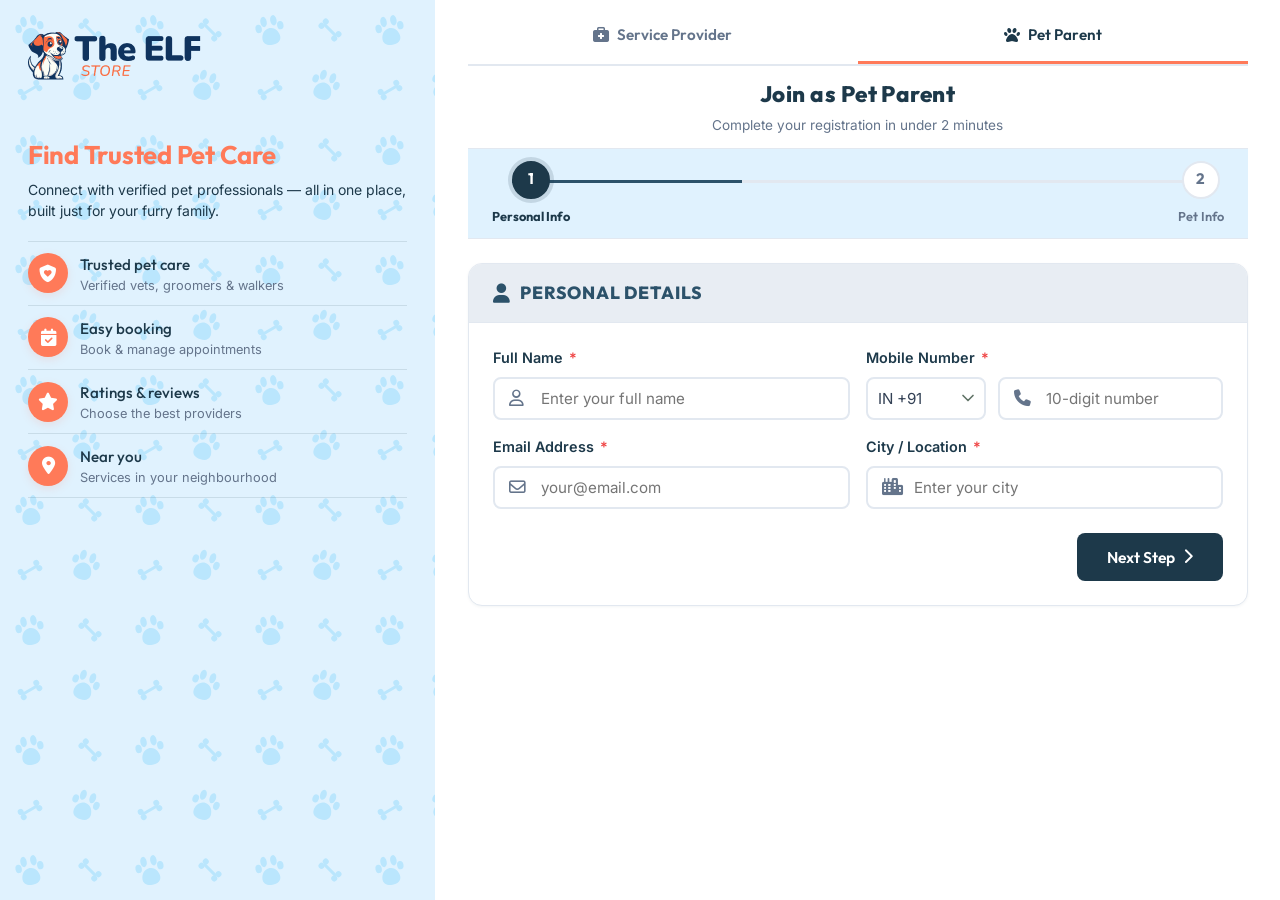
==== commit 820149af: "UI adjustments for pet parent form" ====
--- a/pet-parent.html
+++ b/pet-parent.html
@@ -284,12 +284,9 @@
                     </div>
                     <div class="step-node" data-step="2">
                         <div class="node-circle">2</div>
-                        <span class="node-label">Your Pet</span>
+                        <span class="node-label">Pet Info</span>
                     </div>
-                    <div class="step-node" data-step="3">
-                        <div class="node-circle">3</div>
-                        <span class="node-label">Account Setup</span>
-                    </div>
+
                 </div>
 
                 <!-- Pet Parent Registration Form -->
@@ -297,7 +294,7 @@
 
                     <!-- STEP 1: Personal Information -->
                     <div class="form-step-panel active" id="step1">
-                        <h3 class="panel-title"><i class="fa-solid fa-user panel-icon"></i> PERSONAL INFORMATION</h3>
+                        <h3 class="panel-title"><i class="fa-solid fa-user panel-icon"></i> PERSONAL DETAILS</h3>
 
                         <!-- Full Name & Mobile Number -->
                         <div class="form-row-2col">
@@ -364,7 +361,7 @@
 
                     <!-- STEP 2: Your Pet -->
                     <div class="form-step-panel" id="step2">
-                        <h3 class="panel-title"><i class="fa-solid fa-paw panel-icon"></i> YOUR PET</h3>
+                        <h3 class="panel-title"><i class="fa-solid fa-paw panel-icon"></i>PET DETAILS</h3>
 
                         <!-- Pet Name & Pet Type -->
                         <div class="form-row-2col">
@@ -378,23 +375,32 @@
                                 <span class="error-message" id="ppPetNameError">Pet Name is required</span>
                             </div>
 
-                            <div class="form-group">
-                                <label for="ppPetType">Pet Type <span class="required">*</span></label>
-                                <div class="select-wrapper">
-                                    <i class="fa-solid fa-dog select-icon"></i>
-                                    <select id="ppPetType" name="ppPetType" required>
-                                        <option value="" disabled selected>Select pet type</option>
-                                        <option value="Dog">Dog</option>
-                                        <option value="Cat">Cat</option>
-                                        <option value="Bird">Bird</option>
-                                        <option value="Rabbit">Rabbit</option>
-                                        <option value="Fish">Fish</option>
-                                        <option value="Hamster">Hamster</option>
-                                        <option value="Turtle">Turtle</option>
-                                        <option value="Other">Other</option>
-                                    </select>
-                                </div>
-                                <span class="error-message" id="ppPetTypeError">Please select a pet type</span>
+                            <div>
+                                <div class="form-group" style="margin-bottom: 0;">
+                                    <label for="ppPetType">Pet Type <span class="required">*</span></label>
+                                    <div class="select-wrapper">
+                                        <i class="fa-solid fa-dog select-icon"></i>
+                                        <select id="ppPetType" name="ppPetType" required>
+                                            <option value="" disabled selected>Select pet type</option>
+                                            <option value="Dog">Dog</option>
+                                            <option value="Cat">Cat</option>
+                                            <option value="Bird">Bird</option>
+                                            <option value="Rabbit">Rabbit</option>
+                                            <option value="Fish">Fish</option>
+                                            <option value="Hamster">Hamster</option>
+                                            <option value="Turtle">Turtle</option>
+                                            <option value="Other">Other</option>
+                                        </select>
+                                    </div>
+                                    <span class="error-message" id="ppPetTypeError">Please select a pet type</span>
+                                </div>
+                                <div class="form-group" id="ppOtherPetTypeGroup" style="display: none; margin-top: 12px; margin-bottom: 0;">
+                                    <div class="input-wrapper">
+                                        <i class="fa-solid fa-pen input-icon"></i>
+                                        <input type="text" id="ppOtherPetType" name="ppOtherPetType" placeholder="Specify other pet type">
+                                    </div>
+                                    <span class="error-message" id="ppOtherPetTypeError">Please specify the pet type</span>
+                                </div>
                             </div>
                         </div>
 
@@ -410,21 +416,17 @@
                             </div>
 
                             <div class="form-group">
-                                <label for="ppPetAge">Pet Age <span class="required">*</span></label>
-                                <div class="age-input-group">
-                                    <div class="input-wrapper">
-                                        <i class="fa-regular fa-calendar input-icon"></i>
-                                        <input type="number" id="ppPetAge" name="ppPetAge" min="0" max="100"
-                                            placeholder="Age" required>
-                                    </div>
-                                    <div class="select-wrapper age-unit-select">
-                                        <select id="ppAgeUnit" name="ppAgeUnit">
-                                            <option value="Months">Months</option>
-                                            <option value="Years" selected>Years</option>
-                                        </select>
-                                    </div>
-                                </div>
-                                <span class="error-message" id="ppPetAgeError">Pet Age is required</span>
+                                <label for="ppPetAge">Pet Age <span class="helper-text">(optional)</span></label>
+                                <div class="select-wrapper">
+                                    <i class="fa-solid fa-cake-candles select-icon"></i>
+                                    <select id="ppPetAge" name="ppPetAge">
+                                        <option value="" disabled selected>Select age range</option>
+                                        <option value="Under 1 year">Under 1 year</option>
+                                        <option value="1–3 years">1–3 years</option>
+                                        <option value="3–7 years">3–7 years</option>
+                                        <option value="7+ years">7+ years</option>
+                                    </select>
+                                </div>
                             </div>
                         </div>
 
@@ -479,73 +481,8 @@
                             </div>
                         </div>
 
-                        <div class="panel-actions">
-                            <button type="button" class="btn btn-outline btn-prev" data-prev="1"><i
-                                    class="fa-solid fa-chevron-left btn-icon-left"></i> Back</button>
-                            <button type="button" class="btn btn-primary btn-next" data-next="3">Next Step <i
-                                    class="fa-solid fa-chevron-right btn-icon-right"></i></button>
-                        </div>
-                    </div>
-
-                    <!-- STEP 3: Account Setup -->
-                    <div class="form-step-panel" id="step3">
-                        <h3 class="panel-title"><i class="fa-solid fa-lock panel-icon"></i> ACCOUNT SETUP</h3>
-
-                        <div class="form-group">
-                            <label for="ppPassword">Password <span class="required">*</span></label>
-                            <div class="input-wrapper password-input-wrapper">
-                                <i class="fa-solid fa-lock input-icon"></i>
-                                <input type="password" id="ppPassword" name="ppPassword"
-                                    placeholder="Create a password (min 8 characters)" required>
-                                <button type="button" class="btn-toggle-password" id="btnTogglePassword" aria-label="Toggle password visibility">
-                                    <i class="fa-regular fa-eye" id="passwordEyeIcon"></i>
-                                </button>
-                            </div>
-                            <span class="error-message" id="ppPasswordError">Password must be at least 8 characters</span>
-                        </div>
-
-                        <div class="form-group">
-                            <label for="ppConfirmPassword">Confirm Password <span class="required">*</span></label>
-                            <div class="input-wrapper password-input-wrapper">
-                                <i class="fa-solid fa-lock input-icon"></i>
-                                <input type="password" id="ppConfirmPassword" name="ppConfirmPassword"
-                                    placeholder="Re-enter your password" required>
-                                <button type="button" class="btn-toggle-password" id="btnToggleConfirmPassword" aria-label="Toggle confirm password visibility">
-                                    <i class="fa-regular fa-eye" id="confirmPasswordEyeIcon"></i>
-                                </button>
-                            </div>
-                            <span class="error-message" id="ppConfirmPasswordError">Passwords do not match</span>
-                        </div>
-
-                        <!-- How did you hear about us -->
-                        <div class="form-group">
-                            <label>How did you hear about us? <span class="helper-text">(Optional)</span></label>
-                            <div class="hear-about-grid">
-                                <div class="hear-about-item">
-                                    <input type="checkbox" id="hearGoogle" name="hearAbout" value="Google Search">
-                                    <label for="hearGoogle"><i class="fa-brands fa-google" style="margin-right:6px;color:#4285F4;"></i>Google Search</label>
-                                </div>
-                                <div class="hear-about-item">
-                                    <input type="checkbox" id="hearSocial" name="hearAbout" value="Social Media">
-                                    <label for="hearSocial"><i class="fa-brands fa-instagram" style="margin-right:6px;color:#E1306C;"></i>Social Media</label>
-                                </div>
-                                <div class="hear-about-item">
-                                    <input type="checkbox" id="hearFriend" name="hearAbout" value="Friend Referral">
-                                    <label for="hearFriend"><i class="fa-solid fa-user-group" style="margin-right:6px;color:var(--primary);"></i>Friend / Family</label>
-                                </div>
-                                <div class="hear-about-item">
-                                    <input type="checkbox" id="hearVet" name="hearAbout" value="Vet Recommendation">
-                                    <label for="hearVet"><i class="fa-solid fa-stethoscope" style="margin-right:6px;color:var(--accent);"></i>Vet Recommendation</label>
-                                </div>
-                                <div class="hear-about-item">
-                                    <input type="checkbox" id="hearOther" name="hearAbout" value="Other">
-                                    <label for="hearOther"><i class="fa-solid fa-ellipsis" style="margin-right:6px;color:var(--text-muted);"></i>Other</label>
-                                </div>
-                            </div>
-                        </div>
-
                         <!-- Terms & Conditions -->
-                        <div class="form-group terms-group">
+                        <div class="form-group terms-group" style="margin-top: 16px;">
                             <label class="custom-checkbox align-items-start">
                                 <input type="checkbox" id="ppTermsAgree" name="ppTermsAgree" required>
                                 <span class="checkmark" style="margin-top: 3px;"></span>
@@ -559,7 +496,7 @@
                         </div>
 
                         <div class="panel-actions">
-                            <button type="button" class="btn btn-outline btn-prev" data-prev="2"><i
+                            <button type="button" class="btn btn-outline btn-prev" data-prev="1"><i
                                     class="fa-solid fa-chevron-left btn-icon-left"></i> Back</button>
                             <button type="submit" class="btn btn-accent" id="ppSubmitBtn">
                                 <i class="fa-solid fa-paw btn-icon-left"></i> Join as Pet Parent
@@ -573,19 +510,13 @@
                 <div class="success-screen" id="successScreen">
                     <div class="success-icon-wrapper">
                         <div class="success-ring"></div>
-                        <i class="fa-solid fa-paw success-check-icon" style="color:var(--accent);font-size:2rem;"></i>
+                        <i class="fa-solid fa-check success-check-icon"></i>
                     </div>
 
-                    <h2>Welcome to The ELF Store! 🐾</h2>
+                    <h2>Registration Successful! 🎉</h2>
                     <p class="success-msg">Your Pet Parent account has been created successfully. Start exploring trusted pet care services near you!</p>
 
-                    <div class="success-pet-info" id="successPetInfo">
-                        <span class="success-pet-icon"><i class="fa-solid fa-dog"></i></span>
-                        <div class="success-pet-text">
-                            <strong id="successPetName">Your pet</strong>
-                            <p id="successPetDetails">has been registered with your account.</p>
-                        </div>
-                    </div>
+
 
                     <div class="success-actions">
                         <button type="button" class="btn btn-primary" id="btnGoBack">Register Another Pet Parent</button>
@@ -621,28 +552,7 @@
             const ppPetGender = document.getElementById("ppPetGender");
 
             // ─── Step 3 fields ───
-            const ppPassword = document.getElementById("ppPassword");
-            const ppConfirmPassword = document.getElementById("ppConfirmPassword");
             const ppTermsAgree = document.getElementById("ppTermsAgree");
-
-            // ─── Password toggle ───
-            function setupPasswordToggle(btnId, inputId, iconId) {
-                const btn = document.getElementById(btnId);
-                const input = document.getElementById(inputId);
-                const icon = document.getElementById(iconId);
-                if (!btn || !input || !icon) return;
-                btn.addEventListener("click", () => {
-                    if (input.type === "password") {
-                        input.type = "text";
-                        icon.classList.replace("fa-eye", "fa-eye-slash");
-                    } else {
-                        input.type = "password";
-                        icon.classList.replace("fa-eye-slash", "fa-eye");
-                    }
-                });
-            }
-            setupPasswordToggle("btnTogglePassword", "ppPassword", "passwordEyeIcon");
-            setupPasswordToggle("btnToggleConfirmPassword", "ppConfirmPassword", "confirmPasswordEyeIcon");
 
             // ─── Validation helpers ───
             function validateEmail(email) {
@@ -705,23 +615,8 @@
                     setFieldState(input, false, "Pet Name is required");
                     return false;
                 }
-                if (id === "ppPetAge") {
-                    const numVal = parseFloat(input.value);
-                    if (isNaN(numVal) || numVal < 0) {
-                        setFieldState(input, false, "Please enter a valid age");
-                        return false;
-                    }
-                }
-                if (id === "ppPassword" && input.value.length < 8) {
-                    setFieldState(input, false, "Password must be at least 8 characters");
-                    return false;
-                }
-                if (id === "ppConfirmPassword") {
-                    if (input.value !== ppPassword.value) {
-                        setFieldState(input, false, "Passwords do not match");
-                        return false;
-                    }
-                }
+
+
                 if (id === "ppTermsAgree" && !input.checked) {
                     setFieldState(input, false, "You must agree to the ELF Conditions of Use and Privacy Notice to proceed");
                     return false;
@@ -730,6 +625,25 @@
                 setFieldState(input, true);
                 return true;
             }
+
+            // ─── Other Pet Type Toggle ───
+            const ppOtherPetTypeGroup = document.getElementById("ppOtherPetTypeGroup");
+            const ppOtherPetType = document.getElementById("ppOtherPetType");
+            
+            ppPetType.addEventListener("change", (e) => {
+                if (e.target.value === "Other") {
+                    ppOtherPetTypeGroup.style.display = "block";
+                    ppOtherPetType.setAttribute("required", "true");
+                } else {
+                    ppOtherPetTypeGroup.style.display = "none";
+                    ppOtherPetType.removeAttribute("required");
+                    ppOtherPetType.value = "";
+                    ppOtherPetType.dataset.touched = "false";
+                    ppOtherPetTypeGroup.classList.remove("error-state", "success-state");
+                    const err = ppOtherPetTypeGroup.querySelector(".error-message");
+                    if (err) err.style.display = "none";
+                }
+            });
 
             // Attach real-time listeners
             const allInputs = form.querySelectorAll("input, select");
@@ -795,24 +709,16 @@
             // ─── Form submit ───
             form.addEventListener("submit", (e) => {
                 e.preventDefault();
-                if (!validateStepPanel(3)) return;
+                if (!validateStepPanel(2)) return;
 
                 const petName = ppPetName.value.trim();
-                const petType = ppPetType.value;
+                let petType = ppPetType.value;
+                if (petType === "Other") {
+                    petType = ppOtherPetType.value.trim() || "Other Pet";
+                }
                 const petAge = ppPetAge.value;
-                const ageUnit = document.getElementById("ppAgeUnit").value;
-
-                // Update success screen
-                const successPetName = document.getElementById("successPetName");
-                const successPetDetails = document.getElementById("successPetDetails");
-                const successPetIcon = document.querySelector(".success-pet-icon i");
-                if (successPetName) successPetName.textContent = petName || "Your pet";
-                if (successPetDetails) successPetDetails.textContent = `${petType || "Pet"} · ${petAge} ${ageUnit} old — registered to your account!`;
-                // Change icon based on pet type
-                const iconMap = { Dog: "fa-dog", Cat: "fa-cat", Bird: "fa-crow", Rabbit: "fa-rabbit", Fish: "fa-fish", Hamster: "fa-hippo", Turtle: "fa-frog" };
-                if (successPetIcon && petType) {
-                    successPetIcon.className = `fa-solid ${iconMap[petType] || "fa-paw"}`;
-                }
+
+
 
                 // Save to localStorage
                 const regId = `PP-2026-${Math.floor(1000 + Math.random() * 9000)}`;
@@ -824,7 +730,7 @@
                     city: ppCity.value.trim(),
                     petName,
                     petType,
-                    petAge: `${petAge} ${ageUnit}`,
+                    petAge: petAge,
                     petGender: ppPetGender.value,
                     submittedAt: new Date().toISOString()
                 };
--- a/style.css
+++ b/style.css
@@ -280,10 +280,10 @@
 .form-content-area {
     width: 66%;
     background-color: var(--white);
-    padding: 20px 16px;
+    padding: 10px 16px;
     display: flex;
     flex-direction: column;
-    justify-content: center;
+    justify-content: flex-start;
     align-items: center;
 }
 
@@ -468,7 +468,7 @@
     padding-left: 24px;
     padding-right: 24px;
     padding-bottom: 24px;
-    margin-top: 24px;
+    margin-top: 8px;
 }
 
 .panel-icon {
@@ -825,7 +825,7 @@
     display: flex;
     justify-content: space-between;
     gap: 16px;
-    margin-top: 20px;
+    margin-top: 8px;
 }
 
 .single-next {
@@ -1921,7 +1921,7 @@
     font-weight: 600;
     color: var(--text-muted);
     text-decoration: none;
-    border-bottom: 3px solid transparent;
+    border-bottom: 5px solid transparent;
     margin-bottom: -2px;
     transition: var(--transition);
     cursor: pointer;
